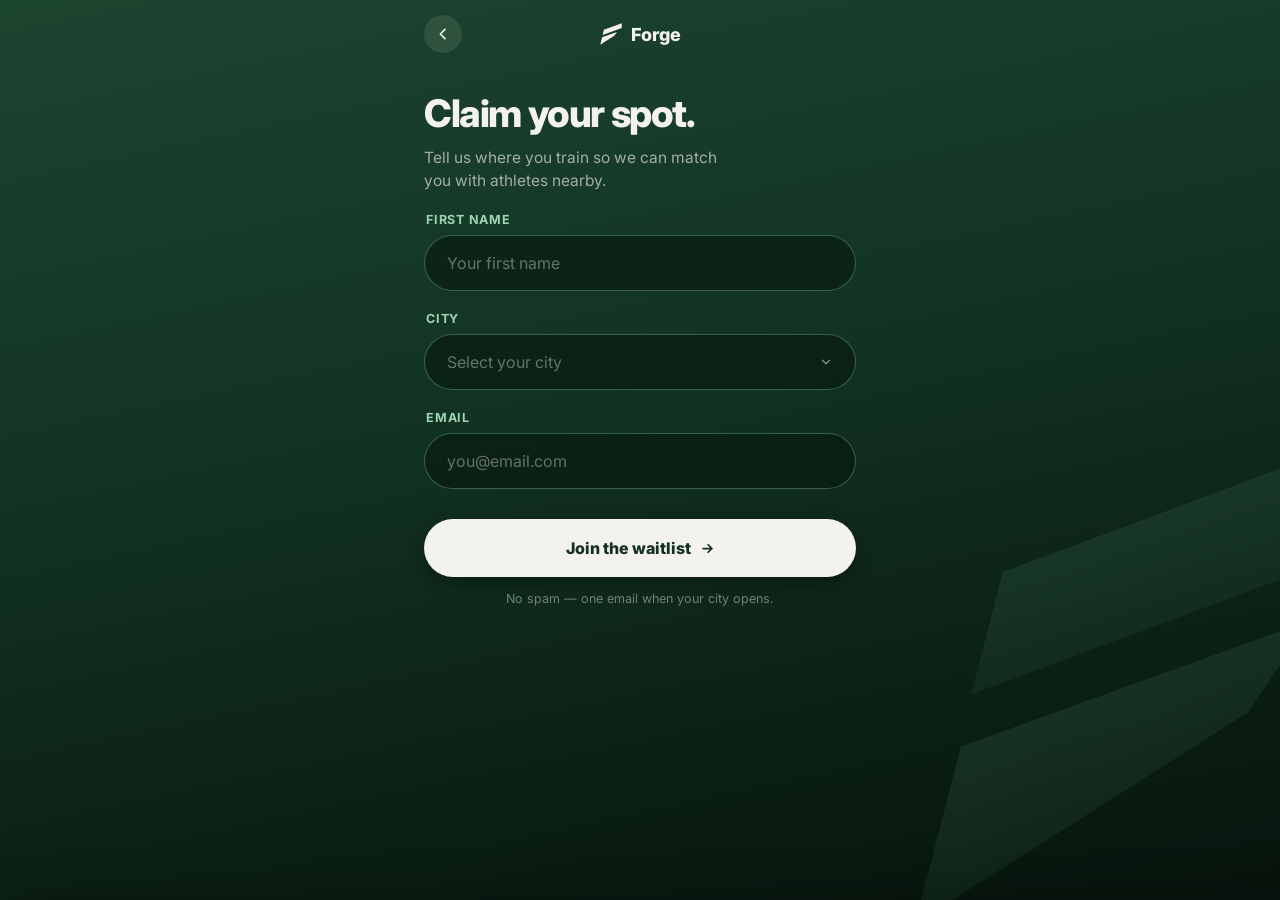
==== join/index.html @ 5f7746c8 "feat: Get access button + /join signup flow, merged onto live site" ====
<!doctype html>
<html lang="en">
<head>
<meta charset="utf-8">
<title>Forge — Get access</title>
<meta name="description" content="Join the Forge waitlist.">
<meta name="viewport" content="width=device-width,initial-scale=1,maximum-scale=1,user-scalable=no">
<link rel="preconnect" href="https://fonts.googleapis.com">
<link rel="preconnect" href="https://fonts.gstatic.com" crossorigin>
<link href="https://fonts.googleapis.com/css2?family=Inter:ital,opsz,wght@0,14..32,400..900&display=swap" rel="stylesheet">
<style>
*,*::before,*::after{box-sizing:border-box}
html,body{margin:0;padding:0}
body{font-family:"Inter",-apple-system,system-ui,sans-serif;background:linear-gradient(168deg,#1C4530 0%,#123322 44%,#0B1F14 78%,#07140D 100%);min-height:100svh;color:#F4F2ED;-webkit-font-smoothing:antialiased}
a{color:#9ED4B4;text-decoration:none}a:hover{color:#7BC295}
.shell{max-width:480px;margin:0 auto;padding:0 24px 44px;min-height:100svh;display:flex;flex-direction:column;position:relative}
.top{display:flex;align-items:center;justify-content:space-between;height:60px;padding-top:8px}
.back{display:flex;align-items:center;justify-content:center;width:38px;height:38px;border-radius:50%;background:rgba(244,242,237,.1)}
.back svg{width:16px;height:16px;stroke:#F4F2ED;stroke-width:2.4;fill:none;stroke-linecap:round;stroke-linejoin:round}
.brand{display:flex;align-items:center;gap:9px;color:#F4F2ED}
.brand span{font-size:18px;font-weight:800;letter-spacing:-.3px}
.spacer38{width:38px}
h1{margin:34px 0 0;font-size:38px;font-weight:800;letter-spacing:-1.4px;line-height:1.05}
.sub{margin:12px 0 0;font-size:15.5px;line-height:1.5;color:rgba(237,236,234,.65);max-width:320px;text-wrap:pretty}
.field{margin-top:20px}
.field label{display:block;font-size:12.5px;font-weight:700;letter-spacing:.06em;text-transform:uppercase;color:#9ED4B4;margin:0 2px 8px}
.fbox{display:flex;align-items:center;width:100%;height:56px;border-radius:28px;background:rgba(7,20,13,.55);border:1px solid rgba(123,194,149,.4);padding:0 22px;color:#F4F2ED;font-size:16px;font-family:inherit;outline:none;transition:border-color .25s ease}
.fbox:focus,.fbox:focus-within{border-color:rgba(123,194,149,.75)}
.fbox::placeholder{color:rgba(237,236,234,.4)}
button.fbox{cursor:pointer;justify-content:space-between;text-align:left}
button.fbox .ph{color:rgba(237,236,234,.4)}
button.fbox svg{width:14px;height:14px;stroke:rgba(237,236,234,.55);stroke-width:2.4;fill:none;stroke-linecap:round;stroke-linejoin:round;flex:none}
.submit{width:100%;height:58px;margin-top:30px;border-radius:29px;border:none;cursor:pointer;background:#F4F2ED;color:#14301F;font-family:inherit;font-size:16px;font-weight:800;display:flex;align-items:center;justify-content:center;gap:9px;box-shadow:0 6px 18px rgba(0,0,0,.3);transition:transform .25s cubic-bezier(.16,1,.3,1)}
.submit:active{transform:scale(.96)}
.submit svg{width:15px;height:15px;stroke:#14301F;stroke-width:2.8;fill:none;stroke-linecap:round;stroke-linejoin:round}
.submit[disabled]{opacity:.6}
.privacy{margin:14px 0 0;text-align:center;font-size:12.5px;color:rgba(237,236,234,.45)}
.err{margin:10px 2px 0;font-size:13.5px;color:#e8a598;display:none}
/* city sheet */
.scrim{position:fixed;inset:0;background:rgba(4,10,7,.6);opacity:0;pointer-events:none;transition:opacity .3s ease;z-index:40}
.sheet{position:fixed;left:0;right:0;bottom:0;top:18svh;background:#F4F2ED;border-radius:28px 28px 0 0;z-index:50;padding:18px 24px 24px;box-shadow:0 -20px 60px rgba(0,0,0,.45);transform:translateY(105%);transition:transform .4s cubic-bezier(.16,1,.3,1);display:flex;flex-direction:column}
.sheet .inner-shell{max-width:432px;margin:0 auto;width:100%;display:flex;flex-direction:column;min-height:0;flex:1}
body.sheet-open .scrim{opacity:1;pointer-events:auto}
body.sheet-open .sheet{transform:none}
.grab{width:44px;height:5px;border-radius:3px;background:#d5d2c8;margin:0 auto 14px;flex:none}
.search{display:flex;align-items:center;gap:10px;height:48px;border-radius:24px;background:#e9e6de;padding:0 18px;flex:none}
.search svg{width:16px;height:16px;stroke:#8a8880;stroke-width:2.2;fill:none;stroke-linecap:round;flex:none}
.search input{flex:1;min-width:0;border:none;background:none;font-family:inherit;font-size:16px;color:#1A1814;outline:none}
.search input::placeholder{color:#9a978e}
.citylist{margin-top:8px;overflow-y:auto;flex:1;-webkit-overflow-scrolling:touch}
.city-row{display:flex;align-items:center;width:100%;background:none;border:none;cursor:pointer;font-family:inherit;text-align:left;padding:15px 4px;border-bottom:1px solid #e4e1d8;font-size:16px;font-weight:600;color:#1A1814}
.city-row:active{background:#ece9e1}
.city-row .use{color:#1E4D35}
.city-hint{padding:16px 4px;font-size:14px;color:#9a978e}
/* confirmation */
.done{display:none;flex:1;flex-direction:column;text-align:center;padding-top:9svh}
body.is-done .join-view{display:none}
body.is-done .done{display:flex}
.check-ring{width:72px;height:72px;border-radius:50%;background:rgba(123,194,149,.16);border:1.5px solid rgba(123,194,149,.5);display:flex;align-items:center;justify-content:center;margin:0 auto;animation:popIn .5s cubic-bezier(.16,1,.3,1) both}
.check-ring svg{width:32px;height:32px;stroke:#7BC295;stroke-width:2.6;fill:none;stroke-linecap:round;stroke-linejoin:round}
@keyframes popIn{from{opacity:0;transform:scale(.6)}to{opacity:1;transform:scale(1)}}
.done h2{margin:26px 0 0;font-size:36px;font-weight:800;letter-spacing:-1.2px;line-height:1.05}
.done h2 i{font-style:normal;color:#7BC295}
.done .sub{margin:12px auto 0}
.done .sub b{color:#9ED4B4;font-weight:700}
.done-actions{margin-top:40px;display:flex;flex-direction:column;gap:12px}
.ig-btn{display:flex;align-items:center;justify-content:center;height:54px;border-radius:27px;border:1px solid rgba(123,194,149,.4);color:#9ED4B4;font-size:15px;font-weight:700}
.ig-btn:hover{color:#9ED4B4;border-color:rgba(123,194,149,.7)}
.mark-bg{position:fixed;bottom:-30px;right:-150px;width:520px;height:520px;pointer-events:none;opacity:.16;z-index:-1}
</style>
</head>
<body>

<svg class="mark-bg" viewBox="245 245 510 510" aria-hidden="true"><defs><linearGradient id="mg" x1="0" y1="0" x2="0.6" y2="1"><stop offset="0" stop-color="#7BC295"></stop><stop offset="1" stop-color="#1E4D35"></stop></linearGradient></defs><path d="M336 404L749 250L749 359L305 524Z" fill="url(#mg)"></path><path d="M295 575L638 451L576 542L250 749Z" fill="url(#mg)"></path></svg>

<div class="shell">
  <div class="top">
    <a class="back" href="../index.html" aria-label="Back to home"><svg viewBox="0 0 24 24"><path d="M15 5l-7 7 7 7"></path></svg></a>
    <a class="brand" href="../index.html">
      <svg width="22" height="22" viewBox="245 245 510 510" aria-hidden="true"><path d="M336 404L749 250L749 359L305 524Z" fill="#F4F2ED"></path><path d="M295 575L638 451L576 542L250 749Z" fill="#F4F2ED"></path></svg>
      <span>Forge</span>
    </a>
    <span class="spacer38"></span>
  </div>

  <div class="join-view">
    <h1>Claim your spot.</h1>
    <p class="sub">Tell us where you train so we can match you with athletes nearby.</p>
    <form id="join-form" novalidate>
      <div class="field">
        <label for="f-name">First name</label>
        <input class="fbox" id="f-name" name="name" type="text" autocomplete="given-name" placeholder="Your first name">
      </div>
      <div class="field">
        <label>City</label>
        <button class="fbox" id="city-btn" type="button" aria-haspopup="dialog"><span class="ph" id="city-label">Select your city</span><svg viewBox="0 0 24 24"><path d="M6 9l6 6 6-6"></path></svg></button>
        <input type="hidden" id="f-city" name="city">
      </div>
      <div class="field">
        <label for="f-email">Email</label>
        <input class="fbox" id="f-email" name="email" type="email" inputmode="email" autocomplete="email" placeholder="you@email.com">
      </div>
      <p class="err" id="form-err"></p>
      <button class="submit" id="submit-btn" type="submit">Join the waitlist
        <svg viewBox="0 0 24 24"><path d="M5 12h14M13 6l6 6-6 6"></path></svg>
      </button>
      <p class="privacy">No spam — one email when your city opens.</p>
    </form>
  </div>

  <div class="done">
    <div class="check-ring"><svg viewBox="0 0 24 24"><path d="M5 13l4 4L19 7"></path></svg></div>
    <h2>Welcome to<br>the society<i>.</i></h2>
    <p class="sub">You're on the list — we'll email you<br>the moment Forge opens in <b id="done-city">your city</b>.</p>
    <div class="done-actions">
      <a class="submit" style="margin-top:0" href="../index.html#discover">Explore Forge
        <svg viewBox="0 0 24 24"><path d="M5 12h14M13 6l6 6-6 6"></path></svg>
      </a>
      <a class="ig-btn" href="https://www.instagram.com/forgendurance/?hl=en" target="_blank" rel="noopener">Instagram</a>
    </div>
  </div>
</div>

<div class="scrim" id="scrim"></div>
<div class="sheet" id="sheet" role="dialog" aria-label="Choose your city">
  <div class="inner-shell">
    <div class="grab"></div>
    <div class="search">
      <svg viewBox="0 0 24 24"><circle cx="11" cy="11" r="7"></circle><path d="M20 20l-3.5-3.5"></path></svg>
      <input id="city-search" type="text" placeholder="Search your city" autocomplete="off" autocapitalize="words">
    </div>
    <div class="citylist" id="citylist"><p class="city-hint">Start typing to find your city.</p></div>
  </div>
</div>

<script>
var CITIES = ["New York, NY","Los Angeles, CA","Chicago, IL","Houston, TX","Phoenix, AZ","Philadelphia, PA","San Antonio, TX","San Diego, CA","Dallas, TX","Austin, TX","Jacksonville, FL","San Jose, CA","Fort Worth, TX","Columbus, OH","Charlotte, NC","Indianapolis, IN","San Francisco, CA","Seattle, WA","Denver, CO","Washington, DC","Nashville, TN","Oklahoma City, OK","El Paso, TX","Boston, MA","Portland, OR","Las Vegas, NV","Detroit, MI","Memphis, TN","Louisville, KY","Baltimore, MD","Milwaukee, WI","Albuquerque, NM","Tucson, AZ","Fresno, CA","Sacramento, CA","Kansas City, MO","Mesa, AZ","Atlanta, GA","Omaha, NE","Colorado Springs, CO","Raleigh, NC","Long Beach, CA","Virginia Beach, VA","Miami, FL","Oakland, CA","Minneapolis, MN","Tulsa, OK","Bakersfield, CA","Wichita, KS","Arlington, TX","Aurora, CO","Tampa, FL","New Orleans, LA","Cleveland, OH","Anaheim, CA","Honolulu, HI","Henderson, NV","Stockton, CA","Lexington, KY","Corpus Christi, TX","Riverside, CA","Santa Ana, CA","Orlando, FL","Irvine, CA","Cincinnati, OH","Newark, NJ","Saint Paul, MN","Pittsburgh, PA","Greensboro, NC","St. Louis, MO","Lincoln, NE","Plano, TX","Anchorage, AK","Durham, NC","Jersey City, NJ","Chandler, AZ","Chula Vista, CA","Buffalo, NY","North Las Vegas, NV","Gilbert, AZ","Reno, NV","Madison, WI","Fort Wayne, IN","Toledo, OH","Lubbock, TX","St. Petersburg, FL","Laredo, TX","Irving, TX","Chesapeake, VA","Glendale, AZ","Winston-Salem, NC","Scottsdale, AZ","Garland, TX","Boise, ID","Norfolk, VA","Spokane, WA","Richmond, VA","Fremont, CA","Huntington Beach, CA","Arlington, VA","Frisco, TX","Cary, NC","Santa Clarita, CA","San Bernardino, CA","Tacoma, WA","Hialeah, FL","Baton Rouge, LA","Modesto, CA","Fontana, CA","McKinney, TX","Moreno Valley, CA","Des Moines, IA","Fayetteville, NC","Salt Lake City, UT","Yonkers, NY","Worcester, MA","Rochester, NY","Sioux Falls, SD","Little Rock, AR","Amarillo, TX","Tallahassee, FL","Grand Prairie, TX","Columbus, GA","Augusta, GA","Peoria, AZ","Oxnard, CA","Knoxville, TN","Overland Park, KS","Birmingham, AL","Grand Rapids, MI","Vancouver, WA","Montgomery, AL","Huntsville, AL","Providence, RI","Akron, OH","Chattanooga, TN","Fort Lauderdale, FL","Springfield, MO","Newport News, VA","Mobile, AL","Tempe, AZ","Shreveport, LA","Rancho Cucamonga, CA","Eugene, OR","Aurora, IL","Salem, OR","Santa Rosa, CA","Ontario, CA","Elk Grove, CA","Cape Coral, FL","Oceanside, CA","Garden Grove, CA","Pembroke Pines, FL","Rockford, IL","Fort Collins, CO","Springfield, MA","Lancaster, CA","Corona, CA","Paterson, NJ","Clarksville, TN","Hayward, CA","Palmdale, CA","Salinas, CA","Alexandria, VA","Lakewood, CO","Sunnyvale, CA","Hollywood, FL","Charleston, SC","Pasadena, TX","Macon, GA","Kansas City, KS","Pomona, CA","Escondido, CA","Killeen, TX","Naperville, IL","Joliet, IL","Bellevue, WA","Mesquite, TX","Savannah, GA","Bridgeport, CT","Rockville, MD","Silver Spring, MD","Bethesda, MD","Columbia, MD","Ellicott City, MD","Ann Arbor, MI","Boulder, CO","Asheville, NC","Hoboken, NJ","Brooklyn, NY","Queens, NY","Stamford, CT","New Haven, CT","Hartford, CT","Syracuse, NY","Albany, NY","Ithaca, NY","Burlington, VT","Portland, ME","Manchester, NH","Wilmington, DE","Annapolis, MD","Frederick, MD","Towson, MD"];
var $ = function(id){ return document.getElementById(id); };
var sheet=$('sheet'), scrim=$('scrim'), search=$('city-search'), list=$('citylist'), cityBtn=$('city-btn'), cityLabel=$('city-label'), cityInput=$('f-city');
function openSheet(){ document.body.classList.add('sheet-open'); setTimeout(function(){ search.focus(); },350); }
function closeSheet(){ document.body.classList.remove('sheet-open'); search.value=''; renderList(''); }
cityBtn.addEventListener('click', openSheet);
scrim.addEventListener('click', closeSheet);
function pick(city){ cityInput.value=city; cityLabel.textContent=city; cityLabel.classList.remove('ph'); closeSheet(); }
function esc(s){ return s.replace(/&/g,'&amp;').replace(/</g,'&lt;').replace(/>/g,'&gt;').replace(/"/g,'&quot;'); }
function renderList(q){
  var qq=q.trim().toLowerCase(), html='';
  if(!qq){ list.innerHTML='<p class="city-hint">Start typing to find your city.</p>'; return; }
  var starts=[], contains=[];
  for(var i=0;i<CITIES.length;i++){ var lc=CITIES[i].toLowerCase();
    if(lc.indexOf(qq)===0){ starts.push(CITIES[i]); } else if(lc.indexOf(qq)>-1){ contains.push(CITIES[i]); } }
  var matches=starts.concat(contains).slice(0,12);
  for(var j=0;j<matches.length;j++){ html+='<button type="button" class="city-row" data-city="'+esc(matches[j])+'">'+esc(matches[j])+'</button>'; }
  var exact=matches.some(function(m){ return m.toLowerCase()===qq; });
  if(q.trim().length>2 && !exact){ html+='<button type="button" class="city-row" data-city="'+esc(q.trim())+'"><span class="use">Use “'+esc(q.trim())+'”</span></button>'; }
  list.innerHTML = html || '<p class="city-hint">Keep typing…</p>';
}
search.addEventListener('input', function(){ renderList(search.value); });
list.addEventListener('click', function(e){ var b=e.target.closest('.city-row'); if(b){ pick(b.getAttribute('data-city')); } });

var form=$('join-form'), errEl=$('form-err'), btn=$('submit-btn');
form.addEventListener('submit', function(e){
  e.preventDefault();
  var name=$('f-name').value.trim(), city=cityInput.value.trim(), email=$('f-email').value.trim();
  var msg='';
  if(!name){ msg='Please enter your first name.'; }
  else if(!city){ msg='Please select your city.'; }
  else if(!/^[^\s@]+@[^\s@]+\.[^\s@]+$/.test(email)){ msg='Please enter a valid email.'; }
  if(msg){ errEl.textContent=msg; errEl.style.display='block'; return; }
  errEl.style.display='none'; btn.disabled=true;
  var body=new URLSearchParams({ 'form-name':'waitlist', email:email, name:name, city:city, source:'join' }).toString();
  fetch('/', { method:'POST', headers:{ 'Content-Type':'application/x-www-form-urlencoded' }, body:body })
    .then(function(r){ if(!r.ok){ throw new Error(r.status); } finish(city); })
    .catch(function(){
      if(location.protocol==='file:' || location.hostname==='localhost' || location.hostname.indexOf('forgendurance')===-1 && location.hostname.indexOf('netlify')===-1){ finish(city); }
      else { btn.disabled=false; errEl.textContent='Something went wrong — please try again.'; errEl.style.display='block'; }
    });
});
function finish(city){ $('done-city').textContent=city.split(',')[0]; document.body.classList.add('is-done'); window.scrollTo(0,0); }
</script>
</body>
</html>
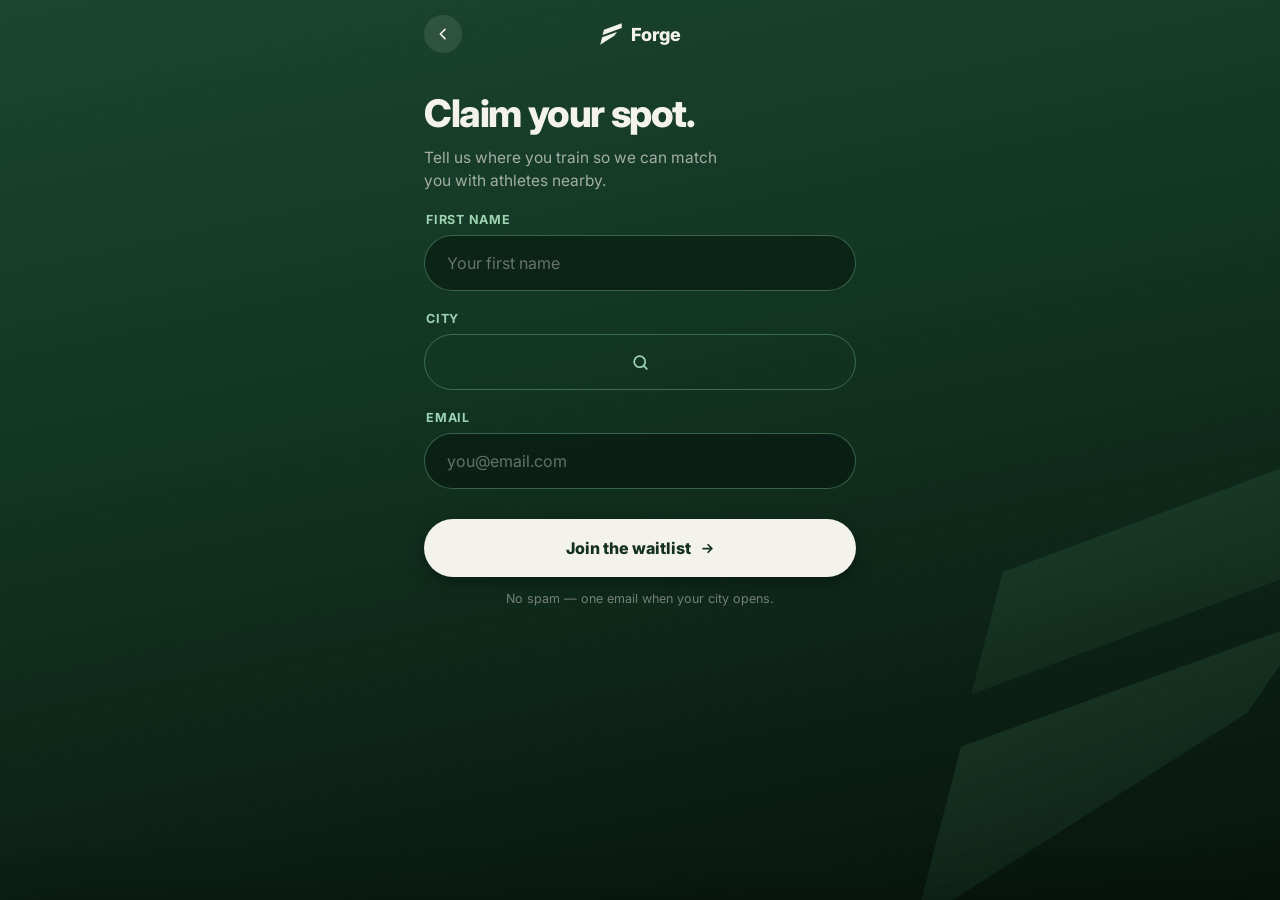
==== commit 0150b427: "feat: /join city step - use current location + search, reverse geocoding with graceful fallbacks" ====
--- a/join/index.html
+++ b/join/index.html
@@ -10,6 +10,7 @@
 <link href="https://fonts.googleapis.com/css2?family=Inter:ital,opsz,wght@0,14..32,400..900&display=swap" rel="stylesheet">
 <style>
 *,*::before,*::after{box-sizing:border-box}
+[hidden]{display:none!important}   /* author display:flex on .fbox/.city-actions otherwise beats the UA [hidden] rule */
 html,body{margin:0;padding:0}
 body{font-family:"Inter",-apple-system,system-ui,sans-serif;background:linear-gradient(168deg,#1C4530 0%,#123322 44%,#0B1F14 78%,#07140D 100%);min-height:100svh;color:#F4F2ED;-webkit-font-smoothing:antialiased}
 a{color:#9ED4B4;text-decoration:none}a:hover{color:#7BC295}
@@ -30,6 +31,22 @@
 button.fbox{cursor:pointer;justify-content:space-between;text-align:left}
 button.fbox .ph{color:rgba(237,236,234,.4)}
 button.fbox svg{width:14px;height:14px;stroke:rgba(237,236,234,.55);stroke-width:2.4;fill:none;stroke-linecap:round;stroke-linejoin:round;flex:none}
+/* city step: primary "use my location" + secondary "search" */
+.city-actions{display:flex;gap:10px;align-items:stretch}
+.fbox.city-loc{flex:1;min-width:0;justify-content:flex-start;gap:10px;padding:0 18px}
+.city-loc .loc-ico{width:20px;height:20px;stroke:#7BC295;stroke-width:2.2;fill:none;stroke-linecap:round;stroke-linejoin:round;flex:none}
+.city-loc .loc-label{overflow:hidden;text-overflow:ellipsis;white-space:nowrap}
+.city-loc .loc-spin{display:none;width:18px;height:18px;border-radius:50%;border:2px solid rgba(123,194,149,.3);border-top-color:#7BC295;animation:locspin .7s linear infinite;flex:none}
+.city-loc.is-locating{color:rgba(237,236,234,.6)}
+.city-loc.is-locating .loc-ico{display:none}
+.city-loc.is-locating .loc-spin{display:block}
+.city-loc:disabled{cursor:default}
+@keyframes locspin{to{transform:rotate(360deg)}}
+.city-search-btn{flex:none;display:flex;align-items:center;justify-content:center;width:56px;height:56px;padding:0;border-radius:28px;background:none;border:1px solid rgba(123,194,149,.4);color:#9ED4B4;cursor:pointer;transition:border-color .25s ease,color .25s ease}
+.city-search-btn:hover{border-color:rgba(123,194,149,.75);color:#7BC295}
+.city-search-btn svg{width:19px;height:19px;stroke:currentColor;stroke-width:2.2;fill:none;stroke-linecap:round;stroke-linejoin:round;flex:none}
+.city-chosen .change{color:#9ED4B4;font-size:13.5px;font-weight:700;flex:none;margin-left:12px}
+.loc-msg{margin:10px 2px 0;font-size:13.5px;line-height:1.4;color:#e8a598}
 .submit{width:100%;height:58px;margin-top:30px;border-radius:29px;border:none;cursor:pointer;background:#F4F2ED;color:#14301F;font-family:inherit;font-size:16px;font-weight:800;display:flex;align-items:center;justify-content:center;gap:9px;box-shadow:0 6px 18px rgba(0,0,0,.3);transition:transform .25s cubic-bezier(.16,1,.3,1)}
 .submit:active{transform:scale(.96)}
 .submit svg{width:15px;height:15px;stroke:#14301F;stroke-width:2.8;fill:none;stroke-linecap:round;stroke-linejoin:round}
@@ -89,16 +106,30 @@
     <form id="join-form" novalidate>
       <div class="field">
         <label for="f-name">First name</label>
-        <input class="fbox" id="f-name" name="name" type="text" autocomplete="given-name" placeholder="Your first name">
+        <input class="fbox" id="f-name" name="name" type="text" autocomplete="given-name" enterkeyhint="done" placeholder="Your first name">
       </div>
-      <div class="field">
+      <div class="field" id="city-field">
         <label>City</label>
-        <button class="fbox" id="city-btn" type="button" aria-haspopup="dialog"><span class="ph" id="city-label">Select your city</span><svg viewBox="0 0 24 24"><path d="M6 9l6 6 6-6"></path></svg></button>
+        <div class="city-actions" id="city-actions">
+          <button class="fbox city-loc" id="loc-btn" type="button">
+            <svg class="loc-ico" viewBox="0 0 24 24" aria-hidden="true"><path d="M3 11L22 2L13 21L11 13Z"></path></svg>
+            <span class="loc-spin" aria-hidden="true"></span>
+            <span class="loc-label" id="loc-label">Use my current location</span>
+          </button>
+          <button class="city-search-btn" id="city-btn" type="button" aria-haspopup="dialog" aria-label="Search for your city">
+            <svg viewBox="0 0 24 24" aria-hidden="true"><circle cx="11" cy="11" r="7"></circle><path d="M20 20l-3.5-3.5"></path></svg>
+          </button>
+        </div>
+        <button class="fbox city-chosen" id="city-chosen" type="button" hidden>
+          <span id="city-chosen-label"></span>
+          <span class="change">Change</span>
+        </button>
+        <p class="loc-msg" id="loc-msg" hidden></p>
         <input type="hidden" id="f-city" name="city">
       </div>
       <div class="field">
         <label for="f-email">Email</label>
-        <input class="fbox" id="f-email" name="email" type="email" inputmode="email" autocomplete="email" placeholder="you@email.com">
+        <input class="fbox" id="f-email" name="email" type="email" inputmode="email" autocomplete="email" enterkeyhint="done" placeholder="you@email.com">
       </div>
       <p class="err" id="form-err"></p>
       <button class="submit" id="submit-btn" type="submit">Join the waitlist
@@ -127,40 +158,156 @@
     <div class="grab"></div>
     <div class="search">
       <svg viewBox="0 0 24 24"><circle cx="11" cy="11" r="7"></circle><path d="M20 20l-3.5-3.5"></path></svg>
-      <input id="city-search" type="text" placeholder="Search your city" autocomplete="off" autocapitalize="words">
+      <input id="city-search" type="text" enterkeyhint="search" placeholder="Search your city" autocomplete="off" autocapitalize="words">
     </div>
     <div class="citylist" id="citylist"><p class="city-hint">Start typing to find your city.</p></div>
   </div>
 </div>
 
 <script>
-var CITIES = ["New York, NY","Los Angeles, CA","Chicago, IL","Houston, TX","Phoenix, AZ","Philadelphia, PA","San Antonio, TX","San Diego, CA","Dallas, TX","Austin, TX","Jacksonville, FL","San Jose, CA","Fort Worth, TX","Columbus, OH","Charlotte, NC","Indianapolis, IN","San Francisco, CA","Seattle, WA","Denver, CO","Washington, DC","Nashville, TN","Oklahoma City, OK","El Paso, TX","Boston, MA","Portland, OR","Las Vegas, NV","Detroit, MI","Memphis, TN","Louisville, KY","Baltimore, MD","Milwaukee, WI","Albuquerque, NM","Tucson, AZ","Fresno, CA","Sacramento, CA","Kansas City, MO","Mesa, AZ","Atlanta, GA","Omaha, NE","Colorado Springs, CO","Raleigh, NC","Long Beach, CA","Virginia Beach, VA","Miami, FL","Oakland, CA","Minneapolis, MN","Tulsa, OK","Bakersfield, CA","Wichita, KS","Arlington, TX","Aurora, CO","Tampa, FL","New Orleans, LA","Cleveland, OH","Anaheim, CA","Honolulu, HI","Henderson, NV","Stockton, CA","Lexington, KY","Corpus Christi, TX","Riverside, CA","Santa Ana, CA","Orlando, FL","Irvine, CA","Cincinnati, OH","Newark, NJ","Saint Paul, MN","Pittsburgh, PA","Greensboro, NC","St. Louis, MO","Lincoln, NE","Plano, TX","Anchorage, AK","Durham, NC","Jersey City, NJ","Chandler, AZ","Chula Vista, CA","Buffalo, NY","North Las Vegas, NV","Gilbert, AZ","Reno, NV","Madison, WI","Fort Wayne, IN","Toledo, OH","Lubbock, TX","St. Petersburg, FL","Laredo, TX","Irving, TX","Chesapeake, VA","Glendale, AZ","Winston-Salem, NC","Scottsdale, AZ","Garland, TX","Boise, ID","Norfolk, VA","Spokane, WA","Richmond, VA","Fremont, CA","Huntington Beach, CA","Arlington, VA","Frisco, TX","Cary, NC","Santa Clarita, CA","San Bernardino, CA","Tacoma, WA","Hialeah, FL","Baton Rouge, LA","Modesto, CA","Fontana, CA","McKinney, TX","Moreno Valley, CA","Des Moines, IA","Fayetteville, NC","Salt Lake City, UT","Yonkers, NY","Worcester, MA","Rochester, NY","Sioux Falls, SD","Little Rock, AR","Amarillo, TX","Tallahassee, FL","Grand Prairie, TX","Columbus, GA","Augusta, GA","Peoria, AZ","Oxnard, CA","Knoxville, TN","Overland Park, KS","Birmingham, AL","Grand Rapids, MI","Vancouver, WA","Montgomery, AL","Huntsville, AL","Providence, RI","Akron, OH","Chattanooga, TN","Fort Lauderdale, FL","Springfield, MO","Newport News, VA","Mobile, AL","Tempe, AZ","Shreveport, LA","Rancho Cucamonga, CA","Eugene, OR","Aurora, IL","Salem, OR","Santa Rosa, CA","Ontario, CA","Elk Grove, CA","Cape Coral, FL","Oceanside, CA","Garden Grove, CA","Pembroke Pines, FL","Rockford, IL","Fort Collins, CO","Springfield, MA","Lancaster, CA","Corona, CA","Paterson, NJ","Clarksville, TN","Hayward, CA","Palmdale, CA","Salinas, CA","Alexandria, VA","Lakewood, CO","Sunnyvale, CA","Hollywood, FL","Charleston, SC","Pasadena, TX","Macon, GA","Kansas City, KS","Pomona, CA","Escondido, CA","Killeen, TX","Naperville, IL","Joliet, IL","Bellevue, WA","Mesquite, TX","Savannah, GA","Bridgeport, CT","Rockville, MD","Silver Spring, MD","Bethesda, MD","Columbia, MD","Ellicott City, MD","Ann Arbor, MI","Boulder, CO","Asheville, NC","Hoboken, NJ","Brooklyn, NY","Queens, NY","Stamford, CT","New Haven, CT","Hartford, CT","Syracuse, NY","Albany, NY","Ithaca, NY","Burlington, VT","Portland, ME","Manchester, NH","Wilmington, DE","Annapolis, MD","Frederick, MD","Towson, MD"];
+var CITIES = null, CITIES_LC = null;   // lazy-loaded from site/us-cities.json when the sheet opens
+var citiesLoading = false, citiesFailed = false;
 var $ = function(id){ return document.getElementById(id); };
-var sheet=$('sheet'), scrim=$('scrim'), search=$('city-search'), list=$('citylist'), cityBtn=$('city-btn'), cityLabel=$('city-label'), cityInput=$('f-city');
-function openSheet(){ document.body.classList.add('sheet-open'); setTimeout(function(){ search.focus(); },350); }
+var sheet=$('sheet'), scrim=$('scrim'), search=$('city-search'), list=$('citylist'), cityBtn=$('city-btn'), cityInput=$('f-city');
+
+// comprehensive US city list — fetched once, only when the sheet is first opened
+function loadCities(){
+  if(CITIES || citiesLoading){ return; }
+  citiesLoading = true;
+  fetch('../site/us-cities.json')
+    .then(function(r){ if(!r.ok){ throw new Error(r.status); } return r.json(); })
+    .then(function(data){
+      CITIES = data;
+      // normalized for matching: lowercase, drop commas, collapse spaces -> "hamburg ny"
+      CITIES_LC = data.map(function(c){ return c.toLowerCase().replace(/,/g,'').replace(/\s+/g,' '); });
+      citiesLoading = false;
+      renderList(search.value);
+    })
+    .catch(function(){ citiesLoading = false; citiesFailed = true; renderList(search.value); });
+}
+
+function openSheet(){
+  loadCities();
+  // iOS Safari: a programmatic focus only opens the keyboard when it runs
+  // synchronously inside the user gesture. Focus the search BEFORE animating the
+  // sheet up; preventScroll stops iOS jumping the page to the (still off-screen) input.
+  try { search.focus({ preventScroll: true }); } catch(e){ search.focus(); }
+  document.body.classList.add('sheet-open');
+}
 function closeSheet(){ document.body.classList.remove('sheet-open'); search.value=''; renderList(''); }
 cityBtn.addEventListener('click', openSheet);
 scrim.addEventListener('click', closeSheet);
-function pick(city){ cityInput.value=city; cityLabel.textContent=city; cityLabel.classList.remove('ph'); closeSheet(); }
+
+// first name → complete the field (return/done key, or a space typed after at least
+// one character). This dismisses the keyboard so the viewport settles back to the full
+// page; it does NOT open the city sheet — the user taps the City field for that.
+var nameEl=$('f-name');
+function completeName(){ nameEl.value=nameEl.value.trim(); if(!nameEl.value){ return; } nameEl.blur(); }
+nameEl.addEventListener('keydown', function(e){
+  if(e.key==='Enter'){ e.preventDefault(); completeName(); }
+  else if(e.key===' ' && nameEl.value.trim().length>0){ e.preventDefault(); completeName(); }
+});
+// ── chosen-city display + the two ways to set it (search sheet OR geolocation) ──
+var cityActions=$('city-actions'), cityChosen=$('city-chosen'), chosenLabel=$('city-chosen-label');
+function setCity(city){
+  cityInput.value = city;
+  chosenLabel.textContent = city;
+  cityActions.hidden = true;
+  cityChosen.hidden = false;
+  hideLocMsg();
+}
+function pick(city){ setCity(city); closeSheet(); }   // from the search sheet
+// tap the chosen city → reveal the two options again (kept value until a new one is set)
+cityChosen.addEventListener('click', function(){ cityActions.hidden=false; cityChosen.hidden=true; });
+
+// ── "Use my current location" → geolocation → BigDataCloud reverse-geocode → "City, ST" ──
+var locBtn=$('loc-btn'), locLabel=$('loc-label'), locMsg=$('loc-msg'), locating=false;
+function showLocMsg(t){ locMsg.textContent=t; locMsg.hidden=false; }
+function hideLocMsg(){ locMsg.hidden=true; locMsg.textContent=''; }
+function setLocating(on){ locating=on; locBtn.classList.toggle('is-locating', on); locBtn.disabled=on; locLabel.textContent = on ? 'Locating…' : 'Use my current location'; }
+function geoAvailable(){ return ('geolocation' in navigator) && (location.protocol==='https:' || location.hostname==='localhost' || location.hostname==='127.0.0.1'); }
+
+// full state/territory name → USPS abbreviation
+var STATE_ABBR={ "Alabama":"AL","Alaska":"AK","Arizona":"AZ","Arkansas":"AR","California":"CA","Colorado":"CO","Connecticut":"CT","Delaware":"DE","District of Columbia":"DC","Florida":"FL","Georgia":"GA","Hawaii":"HI","Idaho":"ID","Illinois":"IL","Indiana":"IN","Iowa":"IA","Kansas":"KS","Kentucky":"KY","Louisiana":"LA","Maine":"ME","Maryland":"MD","Massachusetts":"MA","Michigan":"MI","Minnesota":"MN","Mississippi":"MS","Missouri":"MO","Montana":"MT","Nebraska":"NE","Nevada":"NV","New Hampshire":"NH","New Jersey":"NJ","New Mexico":"NM","New York":"NY","North Carolina":"NC","North Dakota":"ND","Ohio":"OH","Oklahoma":"OK","Oregon":"OR","Pennsylvania":"PA","Rhode Island":"RI","South Carolina":"SC","South Dakota":"SD","Tennessee":"TN","Texas":"TX","Utah":"UT","Vermont":"VT","Virginia":"VA","Washington":"WA","West Virginia":"WV","Wisconsin":"WI","Wyoming":"WY","Puerto Rico":"PR","Guam":"GU","U.S. Virgin Islands":"VI","American Samoa":"AS","Northern Mariana Islands":"MP" };
+
+function toCityST(data){
+  if(!data){ return ''; }
+  var city = data.city || data.locality || '';
+  var st = STATE_ABBR[data.principalSubdivision || ''] || '';
+  // fallback: BigDataCloud also returns principalSubdivisionCode like "US-NY"
+  if(!st && data.principalSubdivisionCode){ var m=/-([A-Z]{2})$/.exec(data.principalSubdivisionCode); if(m){ st=m[1]; } }
+  if(!city){ return ''; }
+  return st ? (city + ', ' + st) : city;
+}
+
+if(!geoAvailable()){
+  // non-secure / unsupported: drop the location primary, let Search fill the row
+  locBtn.hidden = true;
+  cityBtn.style.flex = '1';
+  cityBtn.style.justifyContent = 'center';
+}
+
+locBtn.addEventListener('click', function(){
+  if(locating){ return; }
+  hideLocMsg();
+  setLocating(true);
+  var done=false, master;
+  function fail(msg){ if(done){ return; } done=true; clearTimeout(master); setLocating(false); showLocMsg(msg); }
+  master=setTimeout(function(){ fail('Couldn’t get your location — try Search instead.'); }, 8000);
+  navigator.geolocation.getCurrentPosition(function(pos){
+    if(done){ return; }
+    fetch('https://api.bigdatacloud.net/data/reverse-geocode-client?latitude='+pos.coords.latitude+'&longitude='+pos.coords.longitude+'&localityLanguage=en')
+      .then(function(r){ if(!r.ok){ throw new Error(r.status); } return r.json(); })
+      .then(function(data){
+        if(done){ return; }
+        var cs=toCityST(data);
+        if(!cs){ fail('Couldn’t find your city — try Search instead.'); return; }
+        done=true; clearTimeout(master); setLocating(false); setCity(cs);
+        if(document.activeElement && document.activeElement.blur){ document.activeElement.blur(); }
+      })
+      .catch(function(){ fail('Couldn’t get your location — try Search instead.'); });
+  }, function(err){
+    fail(err && err.code===1 ? 'Location access needed — try Search instead.' : 'Couldn’t get your location — try Search instead.');
+  }, { enableHighAccuracy:false, timeout:8000, maximumAge:600000 });
+});
 function esc(s){ return s.replace(/&/g,'&amp;').replace(/</g,'&lt;').replace(/>/g,'&gt;').replace(/"/g,'&quot;'); }
+function useRow(raw){ return '<button type="button" class="city-row" data-city="'+esc(raw)+'"><span class="use">Use \u201C'+esc(raw)+'\u201D</span></button>'; }
+
 function renderList(q){
-  var qq=q.trim().toLowerCase(), html='';
-  if(!qq){ list.innerHTML='<p class="city-hint">Start typing to find your city.</p>'; return; }
+  var raw=(q||'').trim();
+  if(!raw){ list.innerHTML='<p class="city-hint">Start typing to find your city.</p>'; return; }
+  var qq=raw.toLowerCase().replace(/,/g,'').replace(/\s+/g,' ');
+  if(!CITIES){
+    // dataset still loading (or failed to load) — keep the "Use ..." escape hatch available
+    var note = citiesFailed ? 'Type your city and tap \u201CUse \u2026\u201D.' : 'Loading cities\u2026';
+    list.innerHTML = '<p class="city-hint">'+note+'</p>' + (raw.length>2 ? useRow(raw) : '');
+    return;
+  }
   var starts=[], contains=[];
-  for(var i=0;i<CITIES.length;i++){ var lc=CITIES[i].toLowerCase();
-    if(lc.indexOf(qq)===0){ starts.push(CITIES[i]); } else if(lc.indexOf(qq)>-1){ contains.push(CITIES[i]); } }
-  var matches=starts.concat(contains).slice(0,12);
+  for(var i=0;i<CITIES_LC.length;i++){
+    var idx=CITIES_LC[i].indexOf(qq);
+    if(idx===0){ starts.push(CITIES[i]); }
+    else if(idx>0){ contains.push(CITIES[i]); }
+    if(starts.length>=30){ break; }
+  }
+  var matches=starts.concat(contains).slice(0,30);
+  var html='';
   for(var j=0;j<matches.length;j++){ html+='<button type="button" class="city-row" data-city="'+esc(matches[j])+'">'+esc(matches[j])+'</button>'; }
-  var exact=matches.some(function(m){ return m.toLowerCase()===qq; });
-  if(q.trim().length>2 && !exact){ html+='<button type="button" class="city-row" data-city="'+esc(q.trim())+'"><span class="use">Use “'+esc(q.trim())+'”</span></button>'; }
-  list.innerHTML = html || '<p class="city-hint">Keep typing…</p>';
-}
-search.addEventListener('input', function(){ renderList(search.value); });
+  var exact=matches.some(function(m){ return m.toLowerCase()===raw.toLowerCase(); });
+  if(raw.length>2 && !exact){ html+=useRow(raw); }
+  list.innerHTML = html || useRow(raw);
+}
+
+var searchTimer=null;
+search.addEventListener('input', function(){ clearTimeout(searchTimer); searchTimer=setTimeout(function(){ renderList(search.value); }, 140); });
 list.addEventListener('click', function(e){ var b=e.target.closest('.city-row'); if(b){ pick(b.getAttribute('data-city')); } });
 
 var form=$('join-form'), errEl=$('form-err'), btn=$('submit-btn');
 form.addEventListener('submit', function(e){
   e.preventDefault();
+  // dismiss the keyboard (Enter on email or the submit tap both land here) so the
+  // squeezed viewport is released before we switch to the confirmation view.
+  if(document.activeElement && document.activeElement.blur){ document.activeElement.blur(); }
   var name=$('f-name').value.trim(), city=cityInput.value.trim(), email=$('f-email').value.trim();
   var msg='';
   if(!name){ msg='Please enter your first name.'; }
@@ -176,7 +323,13 @@
       else { btn.disabled=false; errEl.textContent='Something went wrong — please try again.'; errEl.style.display='block'; }
     });
 });
-function finish(city){ $('done-city').textContent=city.split(',')[0]; document.body.classList.add('is-done'); window.scrollTo(0,0); }
+function finish(city){
+  $('done-city').textContent=city.split(',')[0];
+  document.body.classList.add('is-done');
+  window.scrollTo(0,0);
+  // settle once more after the keyboard dismissal / layout release
+  requestAnimationFrame(function(){ window.scrollTo(0,0); });
+}
 </script>
 </body>
 </html>
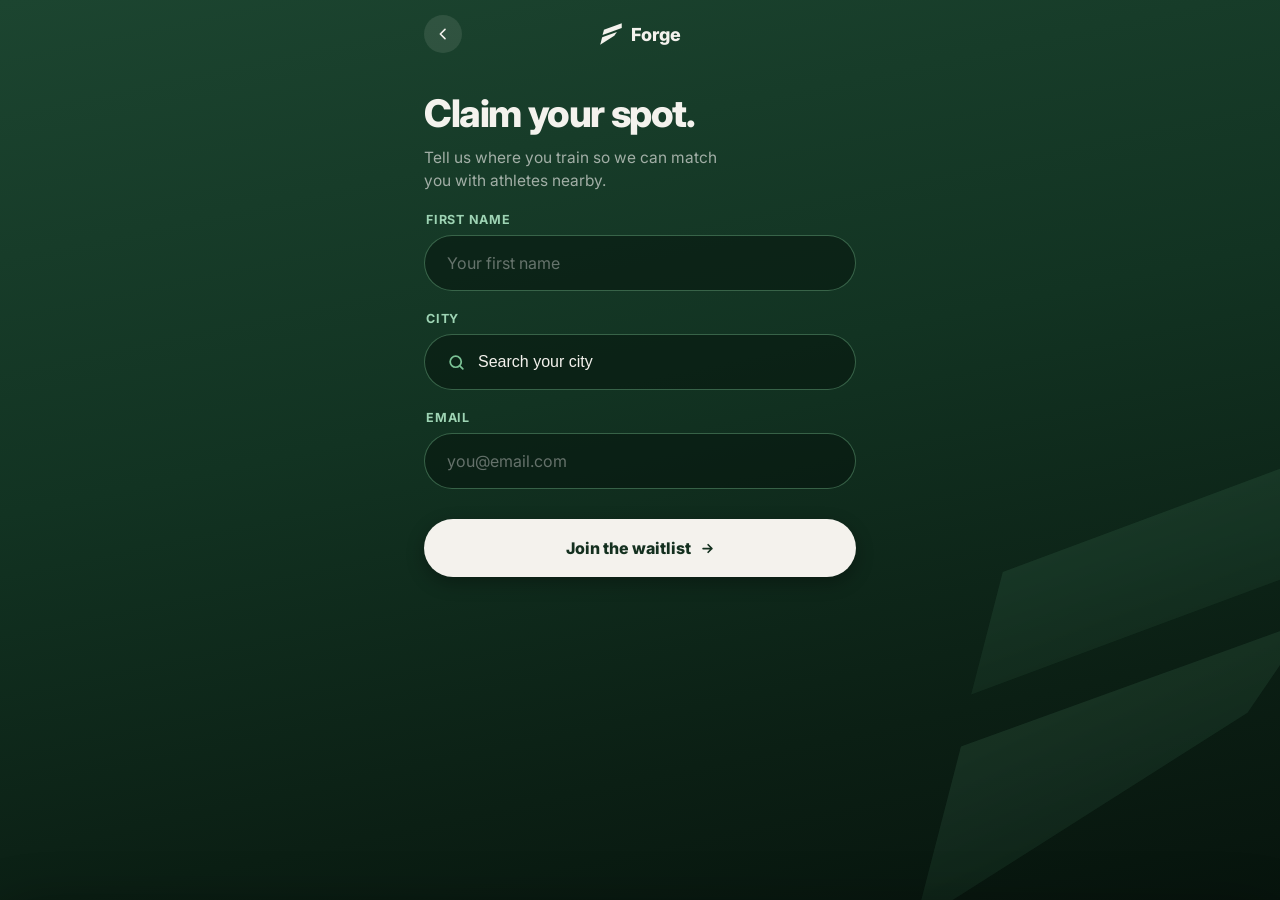
==== commit 6adfa138: "feat: /join merged city pill, email space-to-done, Change opens search, remove no-spam line" ====
--- a/join/index.html
+++ b/join/index.html
@@ -31,27 +31,33 @@
 button.fbox{cursor:pointer;justify-content:space-between;text-align:left}
 button.fbox .ph{color:rgba(237,236,234,.4)}
 button.fbox svg{width:14px;height:14px;stroke:rgba(237,236,234,.55);stroke-width:2.4;fill:none;stroke-linecap:round;stroke-linejoin:round;flex:none}
-/* city step: primary "use my location" + secondary "search" */
-.city-actions{display:flex;gap:10px;align-items:stretch}
-.fbox.city-loc{flex:1;min-width:0;justify-content:flex-start;gap:10px;padding:0 18px}
-.city-loc .loc-ico{width:20px;height:20px;stroke:#7BC295;stroke-width:2.2;fill:none;stroke-linecap:round;stroke-linejoin:round;flex:none}
-.city-loc .loc-label{overflow:hidden;text-overflow:ellipsis;white-space:nowrap}
-.city-loc .loc-spin{display:none;width:18px;height:18px;border-radius:50%;border:2px solid rgba(123,194,149,.3);border-top-color:#7BC295;animation:locspin .7s linear infinite;flex:none}
-.city-loc.is-locating{color:rgba(237,236,234,.6)}
-.city-loc.is-locating .loc-ico{display:none}
-.city-loc.is-locating .loc-spin{display:block}
-.city-loc:disabled{cursor:default}
+/* city step: one full-width pill — locate label (grows) + divider + round search button */
+.city-actions{display:block}
+.fbox.city-loc{display:flex;align-items:center;gap:13px;padding:0 7px 0 22px}
+.loc-hit{flex:1;min-width:0;display:flex;align-items:center;gap:10px;height:100%;background:none;border:none;margin:0;padding:0;color:inherit;font:inherit;text-align:left;cursor:pointer}
+.loc-hit .loc-ico{width:20px;height:20px;stroke:#7BC295;stroke-width:2.2;fill:none;stroke-linecap:round;stroke-linejoin:round;flex:none}
+.loc-hit .loc-label{flex:1;min-width:0;overflow:hidden;text-overflow:ellipsis;white-space:nowrap}
+.loc-hit .loc-spin{display:none;width:18px;height:18px;border-radius:50%;border:2px solid rgba(123,194,149,.3);border-top-color:#7BC295;animation:locspin .7s linear infinite;flex:none}
+.loc-hit.is-locating{color:rgba(237,236,234,.6)}
+.loc-hit.is-locating .loc-ico{display:none}
+.loc-hit.is-locating .loc-spin{display:block}
+.loc-hit:disabled{cursor:default}
 @keyframes locspin{to{transform:rotate(360deg)}}
-.city-search-btn{flex:none;display:flex;align-items:center;justify-content:center;width:56px;height:56px;padding:0;border-radius:28px;background:none;border:1px solid rgba(123,194,149,.4);color:#9ED4B4;cursor:pointer;transition:border-color .25s ease,color .25s ease}
-.city-search-btn:hover{border-color:rgba(123,194,149,.75);color:#7BC295}
+.city-div{width:1px;height:26px;background:rgba(255,255,255,.14);flex:none}
+.city-search-btn{flex:none;display:flex;align-items:center;justify-content:center;width:48px;height:48px;padding:0;border-radius:24px;background:rgba(255,255,255,.08);border:none;color:#7BC295;cursor:pointer;transition:background .2s ease}
+.city-search-btn:hover{background:rgba(255,255,255,.14)}
 .city-search-btn svg{width:19px;height:19px;stroke:currentColor;stroke-width:2.2;fill:none;stroke-linecap:round;stroke-linejoin:round;flex:none}
+.cs-label{display:none}
+.city-loc.geo-off{padding:0 22px}
+.city-loc.geo-off .city-search-btn{flex:1;width:auto;justify-content:flex-start;gap:12px;background:none;border-radius:0;padding:0;color:#F4F2ED}
+.city-loc.geo-off .city-search-btn svg{stroke:#7BC295}
+.city-loc.geo-off .cs-label{display:inline;font-size:16px}
 .city-chosen .change{color:#9ED4B4;font-size:13.5px;font-weight:700;flex:none;margin-left:12px}
 .loc-msg{margin:10px 2px 0;font-size:13.5px;line-height:1.4;color:#e8a598}
 .submit{width:100%;height:58px;margin-top:30px;border-radius:29px;border:none;cursor:pointer;background:#F4F2ED;color:#14301F;font-family:inherit;font-size:16px;font-weight:800;display:flex;align-items:center;justify-content:center;gap:9px;box-shadow:0 6px 18px rgba(0,0,0,.3);transition:transform .25s cubic-bezier(.16,1,.3,1)}
 .submit:active{transform:scale(.96)}
 .submit svg{width:15px;height:15px;stroke:#14301F;stroke-width:2.8;fill:none;stroke-linecap:round;stroke-linejoin:round}
 .submit[disabled]{opacity:.6}
-.privacy{margin:14px 0 0;text-align:center;font-size:12.5px;color:rgba(237,236,234,.45)}
 .err{margin:10px 2px 0;font-size:13.5px;color:#e8a598;display:none}
 /* city sheet */
 .scrim{position:fixed;inset:0;background:rgba(4,10,7,.6);opacity:0;pointer-events:none;transition:opacity .3s ease;z-index:40}
@@ -111,14 +117,18 @@
       <div class="field" id="city-field">
         <label>City</label>
         <div class="city-actions" id="city-actions">
-          <button class="fbox city-loc" id="loc-btn" type="button">
-            <svg class="loc-ico" viewBox="0 0 24 24" aria-hidden="true"><path d="M3 11L22 2L13 21L11 13Z"></path></svg>
-            <span class="loc-spin" aria-hidden="true"></span>
-            <span class="loc-label" id="loc-label">Use my current location</span>
-          </button>
-          <button class="city-search-btn" id="city-btn" type="button" aria-haspopup="dialog" aria-label="Search for your city">
-            <svg viewBox="0 0 24 24" aria-hidden="true"><circle cx="11" cy="11" r="7"></circle><path d="M20 20l-3.5-3.5"></path></svg>
-          </button>
+          <div class="fbox city-loc" id="city-pill">
+            <button class="loc-hit" id="loc-btn" type="button">
+              <svg class="loc-ico" viewBox="0 0 24 24" aria-hidden="true"><path d="M3 11L22 2L13 21L11 13Z"></path></svg>
+              <span class="loc-spin" aria-hidden="true"></span>
+              <span class="loc-label" id="loc-label">Use my current location</span>
+            </button>
+            <span class="city-div" aria-hidden="true"></span>
+            <button class="city-search-btn" id="city-btn" type="button" aria-haspopup="dialog" aria-label="Search for your city">
+              <svg viewBox="0 0 24 24" aria-hidden="true"><circle cx="11" cy="11" r="7"></circle><path d="M20 20l-3.5-3.5"></path></svg>
+              <span class="cs-label">Search your city</span>
+            </button>
+          </div>
         </div>
         <button class="fbox city-chosen" id="city-chosen" type="button" hidden>
           <span id="city-chosen-label"></span>
@@ -135,7 +145,6 @@
       <button class="submit" id="submit-btn" type="submit">Join the waitlist
         <svg viewBox="0 0 24 24"><path d="M5 12h14M13 6l6 6-6 6"></path></svg>
       </button>
-      <p class="privacy">No spam — one email when your city opens.</p>
     </form>
   </div>
 
@@ -217,8 +226,9 @@
   hideLocMsg();
 }
 function pick(city){ setCity(city); closeSheet(); }   // from the search sheet
-// tap the chosen city → reveal the two options again (kept value until a new one is set)
-cityChosen.addEventListener('click', function(){ cityActions.hidden=false; cityChosen.hidden=true; });
+// tap "Change" → open the search sheet directly; the current city stays set unless the
+// user picks a new one (closing the sheet without picking leaves it intact).
+cityChosen.addEventListener('click', openSheet);
 
 // ── "Use my current location" → geolocation → BigDataCloud reverse-geocode → "City, ST" ──
 var locBtn=$('loc-btn'), locLabel=$('loc-label'), locMsg=$('loc-msg'), locating=false;
@@ -241,10 +251,10 @@
 }
 
 if(!geoAvailable()){
-  // non-secure / unsupported: drop the location primary, let Search fill the row
+  // non-secure / unsupported: collapse the pill to a search-only field
   locBtn.hidden = true;
-  cityBtn.style.flex = '1';
-  cityBtn.style.justifyContent = 'center';
+  document.querySelector('.city-div').hidden = true;
+  document.getElementById('city-pill').classList.add('geo-off');
 }
 
 locBtn.addEventListener('click', function(){
@@ -323,6 +333,18 @@
       else { btn.disabled=false; errEl.textContent='Something went wrong — please try again.'; errEl.style.display='block'; }
     });
 });
+// email: a space acts as done — but only once the value already validates as an email.
+// Emails never contain spaces, so the space is always suppressed; if the value isn't a
+// valid email yet the user is mid-typing, so we swallow it silently (no submit, no error).
+var EMAIL_RE=/^[^\s@]+@[^\s@]+\.[^\s@]+$/;
+$('f-email').addEventListener('keydown', function(e){
+  if(e.key!==' '){ return; }
+  e.preventDefault();
+  if(!EMAIL_RE.test(this.value.trim())){ return; }
+  this.blur();   // dismiss keyboard / settle viewport, then run the one submit funnel
+  if(form.requestSubmit){ form.requestSubmit(); }
+  else { form.dispatchEvent(new Event('submit',{cancelable:true,bubbles:true})); }
+});
 function finish(city){
   $('done-city').textContent=city.split(',')[0];
   document.body.classList.add('is-done');
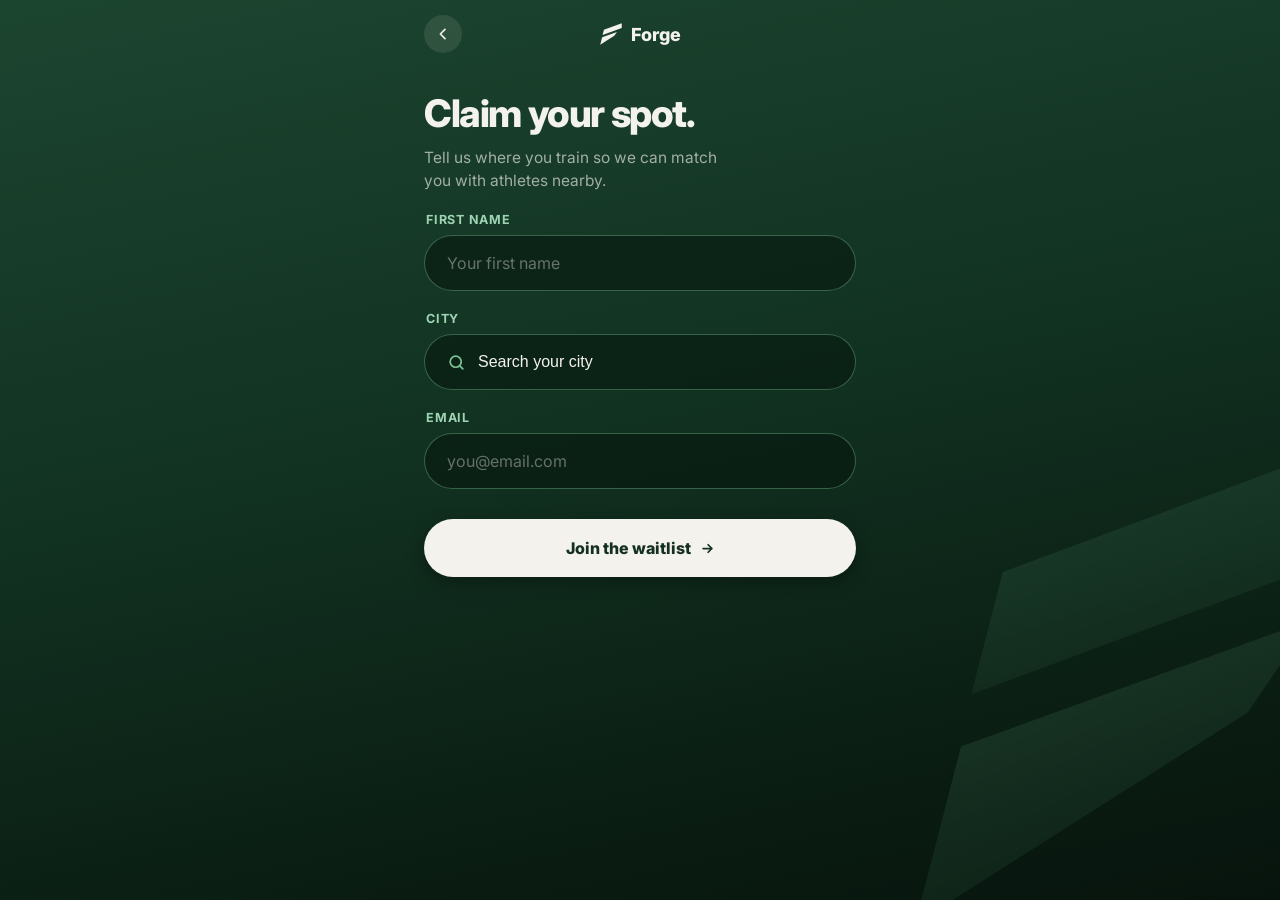
==== commit 1635de08: "feat: /join inline city dropdown, population-ranked search, precise-locality geolocation" ====
--- a/join/index.html
+++ b/join/index.html
@@ -59,22 +59,16 @@
 .submit svg{width:15px;height:15px;stroke:#14301F;stroke-width:2.8;fill:none;stroke-linecap:round;stroke-linejoin:round}
 .submit[disabled]{opacity:.6}
 .err{margin:10px 2px 0;font-size:13.5px;color:#e8a598;display:none}
-/* city sheet */
-.scrim{position:fixed;inset:0;background:rgba(4,10,7,.6);opacity:0;pointer-events:none;transition:opacity .3s ease;z-index:40}
-.sheet{position:fixed;left:0;right:0;bottom:0;top:18svh;background:#F4F2ED;border-radius:28px 28px 0 0;z-index:50;padding:18px 24px 24px;box-shadow:0 -20px 60px rgba(0,0,0,.45);transform:translateY(105%);transition:transform .4s cubic-bezier(.16,1,.3,1);display:flex;flex-direction:column}
-.sheet .inner-shell{max-width:432px;margin:0 auto;width:100%;display:flex;flex-direction:column;min-height:0;flex:1}
-body.sheet-open .scrim{opacity:1;pointer-events:auto}
-body.sheet-open .sheet{transform:none}
-.grab{width:44px;height:5px;border-radius:3px;background:#d5d2c8;margin:0 auto 14px;flex:none}
-.search{display:flex;align-items:center;gap:10px;height:48px;border-radius:24px;background:#e9e6de;padding:0 18px;flex:none}
-.search svg{width:16px;height:16px;stroke:#8a8880;stroke-width:2.2;fill:none;stroke-linecap:round;flex:none}
-.search input{flex:1;min-width:0;border:none;background:none;font-family:inherit;font-size:16px;color:#1A1814;outline:none}
-.search input::placeholder{color:#9a978e}
-.citylist{margin-top:8px;overflow-y:auto;flex:1;-webkit-overflow-scrolling:touch}
-.city-row{display:flex;align-items:center;width:100%;background:none;border:none;cursor:pointer;font-family:inherit;text-align:left;padding:15px 4px;border-bottom:1px solid #e4e1d8;font-size:16px;font-weight:600;color:#1A1814}
-.city-row:active{background:#ece9e1}
-.city-row .use{color:#1E4D35}
-.city-hint{padding:16px 4px;font-size:14px;color:#9a978e}
+/* city inline search + dark dropdown (replaces the bottom sheet) */
+.city-search{position:relative}
+.city-search .fbox{width:100%}
+.city-dd{position:absolute;top:calc(100% + 6px);left:0;right:0;z-index:30;max-height:264px;overflow-y:auto;-webkit-overflow-scrolling:touch;background:rgba(9,20,14,.98);border:1px solid rgba(123,194,149,.4);border-radius:18px;box-shadow:0 18px 46px rgba(0,0,0,.5)}
+.city-dd:empty{display:none}
+.city-row{display:block;width:100%;text-align:left;background:none;border:none;border-bottom:1px solid rgba(244,242,237,.08);padding:13px 18px;font-family:inherit;font-size:15.5px;font-weight:500;color:#F4F2ED;cursor:pointer}
+.city-row:last-child{border-bottom:none}
+.city-row:hover,.city-row:active{background:rgba(123,194,149,.14)}
+.city-row .use{color:#9ED4B4;font-weight:700}
+.city-hint{padding:14px 18px;font-size:14px;color:rgba(237,236,234,.5)}
 /* confirmation */
 .done{display:none;flex:1;flex-direction:column;text-align:center;padding-top:9svh}
 body.is-done .join-view{display:none}
@@ -134,6 +128,10 @@
           <span id="city-chosen-label"></span>
           <span class="change">Change</span>
         </button>
+        <div class="city-search" id="city-search-wrap" hidden>
+          <input class="fbox" id="city-search" type="text" enterkeyhint="search" placeholder="Search your city" autocomplete="off" autocapitalize="words">
+          <div class="city-dd" id="citylist"></div>
+        </div>
         <p class="loc-msg" id="loc-msg" hidden></p>
         <input type="hidden" id="f-city" name="city">
       </div>
@@ -161,25 +159,14 @@
   </div>
 </div>
 
-<div class="scrim" id="scrim"></div>
-<div class="sheet" id="sheet" role="dialog" aria-label="Choose your city">
-  <div class="inner-shell">
-    <div class="grab"></div>
-    <div class="search">
-      <svg viewBox="0 0 24 24"><circle cx="11" cy="11" r="7"></circle><path d="M20 20l-3.5-3.5"></path></svg>
-      <input id="city-search" type="text" enterkeyhint="search" placeholder="Search your city" autocomplete="off" autocapitalize="words">
-    </div>
-    <div class="citylist" id="citylist"><p class="city-hint">Start typing to find your city.</p></div>
-  </div>
-</div>
-
 <script>
-var CITIES = null, CITIES_LC = null;   // lazy-loaded from site/us-cities.json when the sheet opens
+var CITIES = null, CITIES_LC = null;   // lazy-loaded from site/us-cities.json (population-ranked)
 var citiesLoading = false, citiesFailed = false;
 var $ = function(id){ return document.getElementById(id); };
-var sheet=$('sheet'), scrim=$('scrim'), search=$('city-search'), list=$('citylist'), cityBtn=$('city-btn'), cityInput=$('f-city');
-
-// comprehensive US city list — fetched once, only when the sheet is first opened
+var search=$('city-search'), list=$('citylist'), cityBtn=$('city-btn'), cityInput=$('f-city'), cityField=$('city-field'), searchWrap=$('city-search-wrap');
+
+// comprehensive US city list — fetched once, only when the user first enters city search
+// (or taps geolocation, which uses it to cross-check the reverse-geocode result)
 function loadCities(){
   if(CITIES || citiesLoading){ return; }
   citiesLoading = true;
@@ -195,17 +182,30 @@
     .catch(function(){ citiesLoading = false; citiesFailed = true; renderList(search.value); });
 }
 
-function openSheet(){
-  loadCities();
-  // iOS Safari: a programmatic focus only opens the keyboard when it runs
-  // synchronously inside the user gesture. Focus the search BEFORE animating the
-  // sheet up; preventScroll stops iOS jumping the page to the (still off-screen) input.
+// city row states: 'pill' (two-action) | 'chosen' (City, ST + Change) | 'search' (inline input + dropdown)
+function showState(which){
+  cityActions.hidden = which!=='pill';
+  cityChosen.hidden  = which!=='chosen';
+  searchWrap.hidden  = which!=='search';
+}
+function enterSearch(){
+  loadCities();                        // lazy: first entry into search state
+  showState('search');
+  search.value=''; renderList('');
+  // iOS Safari: focus synchronously inside the tap gesture so the keyboard opens.
   try { search.focus({ preventScroll: true }); } catch(e){ search.focus(); }
-  document.body.classList.add('sheet-open');
-}
-function closeSheet(){ document.body.classList.remove('sheet-open'); search.value=''; renderList(''); }
-cityBtn.addEventListener('click', openSheet);
-scrim.addEventListener('click', closeSheet);
+  document.addEventListener('pointerdown', outsideClose, true);
+}
+function exitSearch(){
+  document.removeEventListener('pointerdown', outsideClose, true);
+  search.value=''; renderList('');
+  showState(cityInput.value ? 'chosen' : 'pill');   // never clears an existing city
+}
+function outsideClose(e){ if(!cityField.contains(e.target)){ exitSearch(); } }
+// tapping the round search button (or "Change") enters inline search
+cityBtn.addEventListener('click', enterSearch);
+// don't let Enter inside the inline input submit the form
+search.addEventListener('keydown', function(e){ if(e.key==='Enter'){ e.preventDefault(); } });
 
 // first name → complete the field (return/done key, or a space typed after at least
 // one character). This dismisses the keyboard so the viewport settles back to the full
@@ -221,14 +221,19 @@
 function setCity(city){
   cityInput.value = city;
   chosenLabel.textContent = city;
-  cityActions.hidden = true;
-  cityChosen.hidden = false;
   hideLocMsg();
-}
-function pick(city){ setCity(city); closeSheet(); }   // from the search sheet
-// tap "Change" → open the search sheet directly; the current city stays set unless the
-// user picks a new one (closing the sheet without picking leaves it intact).
-cityChosen.addEventListener('click', openSheet);
+  showState('chosen');
+}
+function pick(city){   // tapped a dropdown row
+  document.removeEventListener('pointerdown', outsideClose, true);
+  setCity(city);
+  search.value=''; renderList('');
+  if(document.activeElement && document.activeElement.blur){ document.activeElement.blur(); }  // dismiss keyboard
+  window.scrollTo(0,0); requestAnimationFrame(function(){ window.scrollTo(0,0); });             // settle view
+}
+// tap "Change" → re-enter inline search; the existing city stays set unless a new row is
+// picked (dismissing without picking leaves it intact).
+cityChosen.addEventListener('click', enterSearch);
 
 // ── "Use my current location" → geolocation → BigDataCloud reverse-geocode → "City, ST" ──
 var locBtn=$('loc-btn'), locLabel=$('loc-label'), locMsg=$('loc-msg'), locating=false;
@@ -240,14 +245,49 @@
 // full state/territory name → USPS abbreviation
 var STATE_ABBR={ "Alabama":"AL","Alaska":"AK","Arizona":"AZ","Arkansas":"AR","California":"CA","Colorado":"CO","Connecticut":"CT","Delaware":"DE","District of Columbia":"DC","Florida":"FL","Georgia":"GA","Hawaii":"HI","Idaho":"ID","Illinois":"IL","Indiana":"IN","Iowa":"IA","Kansas":"KS","Kentucky":"KY","Louisiana":"LA","Maine":"ME","Maryland":"MD","Massachusetts":"MA","Michigan":"MI","Minnesota":"MN","Mississippi":"MS","Missouri":"MO","Montana":"MT","Nebraska":"NE","Nevada":"NV","New Hampshire":"NH","New Jersey":"NJ","New Mexico":"NM","New York":"NY","North Carolina":"NC","North Dakota":"ND","Ohio":"OH","Oklahoma":"OK","Oregon":"OR","Pennsylvania":"PA","Rhode Island":"RI","South Carolina":"SC","South Dakota":"SD","Tennessee":"TN","Texas":"TX","Utah":"UT","Vermont":"VT","Virginia":"VA","Washington":"WA","West Virginia":"WV","Wisconsin":"WI","Wyoming":"WY","Puerto Rico":"PR","Guam":"GU","U.S. Virgin Islands":"VI","American Samoa":"AS","Northern Mariana Islands":"MP" };
 
+function normKey(s){ return (s||'').toLowerCase().replace(/,/g,'').replace(/\s+/g,' ').trim(); }
+// find a verbatim dataset entry for a "name, ST" (population-ranked list, normalized compare)
+function datasetLookup(name, st){
+  if(!CITIES){ return null; }
+  var key = normKey(name + ' ' + st);
+  for(var i=0;i<CITIES_LC.length;i++){ if(CITIES_LC[i]===key){ return CITIES[i]; } }
+  return null;
+}
+function stateOf(data){
+  var st = STATE_ABBR[data.principalSubdivision || ''] || '';
+  if(!st && data.principalSubdivisionCode){ var m=/-([A-Z]{2})$/.exec(data.principalSubdivisionCode); if(m){ st=m[1]; } }
+  return st;
+}
+// is `name` a sub-city division (NYC borough, neighborhood…)? — read its localityInfo description
+function isSubCity(name, data){
+  if(!name || !data.localityInfo){ return false; }
+  var all = (data.localityInfo.administrative||[]).concat(data.localityInfo.informative||[]);
+  for(var i=0;i<all.length;i++){
+    if(all[i].name && all[i].name.toLowerCase()===name.toLowerCase()){
+      var d = (all[i].description||'').toLowerCase();
+      if(/\b(borough|neighbou?rhood|quarter|ward|suburb)\b/.test(d) || /section of\b/.test(d) || /district of\b/.test(d)){ return true; }
+    }
+  }
+  return false;
+}
+// Prefer the precise locality over the coarse (metro) city field — BigDataCloud's `city`
+// returns the nearest metro (Ellicott City → "Baltimore"), while `locality` is the actual
+// place ("Ellicott City"). Guard against over-precise sub-city values (Manhattan → borough)
+// by falling back to the coarser city. Cross-check our dataset for a verbatim, search-matching string.
 function toCityST(data){
   if(!data){ return ''; }
-  var city = data.city || data.locality || '';
-  var st = STATE_ABBR[data.principalSubdivision || ''] || '';
-  // fallback: BigDataCloud also returns principalSubdivisionCode like "US-NY"
-  if(!st && data.principalSubdivisionCode){ var m=/-([A-Z]{2})$/.exec(data.principalSubdivisionCode); if(m){ st=m[1]; } }
-  if(!city){ return ''; }
-  return st ? (city + ', ' + st) : city;
+  var st = stateOf(data);
+  var precise = data.locality || '';
+  var coarse  = data.city || '';
+  if(precise && isSubCity(precise, data)){ precise = ''; }   // borough/neighborhood → use the coarser city
+  if(!st){ return precise || coarse || ''; }                 // no state (rare) — best effort
+  if(precise){
+    return datasetLookup(precise, st) || (precise + ', ' + st);   // in dataset → verbatim; else precise free value
+  }
+  if(coarse){
+    return datasetLookup(coarse, st) || (coarse + ', ' + st);
+  }
+  return '';
 }
 
 if(!geoAvailable()){
@@ -260,6 +300,7 @@
 locBtn.addEventListener('click', function(){
   if(locating){ return; }
   hideLocMsg();
+  loadCities();          // so toCityST() can cross-check the geocode result against our list
   setLocating(true);
   var done=false, master;
   function fail(msg){ if(done){ return; } done=true; clearTimeout(master); setLocating(false); showLocMsg(msg); }
@@ -285,7 +326,7 @@
 
 function renderList(q){
   var raw=(q||'').trim();
-  if(!raw){ list.innerHTML='<p class="city-hint">Start typing to find your city.</p>'; return; }
+  if(!raw){ list.innerHTML=''; return; }   /* empty query -> dropdown hides via .city-dd:empty */
   var qq=raw.toLowerCase().replace(/,/g,'').replace(/\s+/g,' ');
   if(!CITIES){
     // dataset still loading (or failed to load) — keep the "Use ..." escape hatch available
@@ -293,19 +334,21 @@
     list.innerHTML = '<p class="city-hint">'+note+'</p>' + (raw.length>2 ? useRow(raw) : '');
     return;
   }
+  // collect in DATASET ORDER (population-ranked) — no alphabetical re-sort. two buckets:
+  // prefix matches rank above substring matches, each preserving dataset order.
   var starts=[], contains=[];
   for(var i=0;i<CITIES_LC.length;i++){
     var idx=CITIES_LC[i].indexOf(qq);
     if(idx===0){ starts.push(CITIES[i]); }
     else if(idx>0){ contains.push(CITIES[i]); }
-    if(starts.length>=30){ break; }
-  }
-  var matches=starts.concat(contains).slice(0,30);
+    if(starts.length>=8){ break; }
+  }
+  var matches=starts.concat(contains).slice(0,8);
   var html='';
   for(var j=0;j<matches.length;j++){ html+='<button type="button" class="city-row" data-city="'+esc(matches[j])+'">'+esc(matches[j])+'</button>'; }
   var exact=matches.some(function(m){ return m.toLowerCase()===raw.toLowerCase(); });
   if(raw.length>2 && !exact){ html+=useRow(raw); }
-  list.innerHTML = html || useRow(raw);
+  list.innerHTML = html;
 }
 
 var searchTimer=null;
@@ -333,17 +376,14 @@
       else { btn.disabled=false; errEl.textContent='Something went wrong — please try again.'; errEl.style.display='block'; }
     });
 });
-// email: a space acts as done — but only once the value already validates as an email.
-// Emails never contain spaces, so the space is always suppressed; if the value isn't a
-// valid email yet the user is mid-typing, so we swallow it silently (no submit, no error).
-var EMAIL_RE=/^[^\s@]+@[^\s@]+\.[^\s@]+$/;
+// email: space AND the done/return key only dismiss the keyboard and settle the view —
+// neither submits. Submission happens solely via the "Join the waitlist" button tap.
 $('f-email').addEventListener('keydown', function(e){
-  if(e.key!==' '){ return; }
-  e.preventDefault();
-  if(!EMAIL_RE.test(this.value.trim())){ return; }
-  this.blur();   // dismiss keyboard / settle viewport, then run the one submit funnel
-  if(form.requestSubmit){ form.requestSubmit(); }
-  else { form.dispatchEvent(new Event('submit',{cancelable:true,bubbles:true})); }
+  if(e.key!==' ' && e.key!=='Enter'){ return; }
+  e.preventDefault();                  // never insert a space; never fire the implicit form submit on Enter
+  this.blur();                         // dismiss keyboard
+  window.scrollTo(0,0);                // settle the view back to the normal zoomed-out state
+  requestAnimationFrame(function(){ window.scrollTo(0,0); });
 });
 function finish(city){
   $('done-city').textContent=city.split(',')[0];
